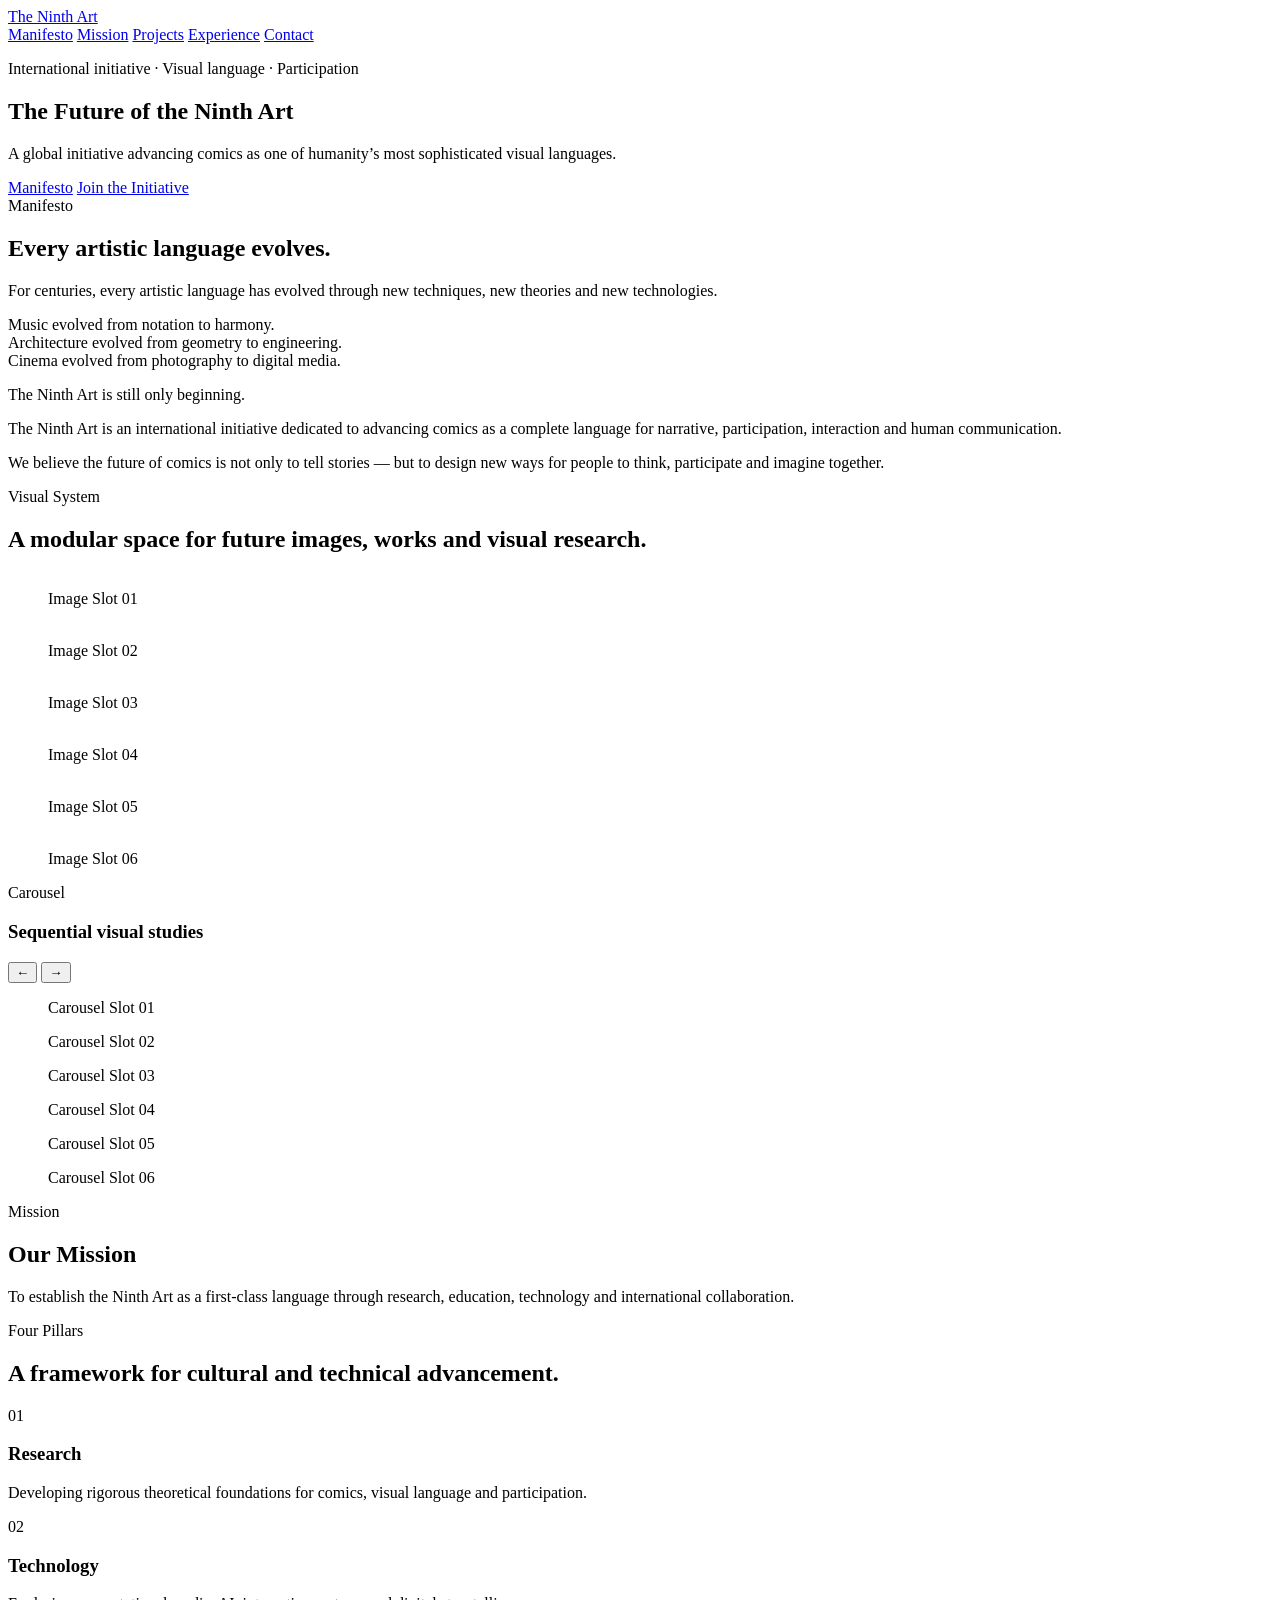
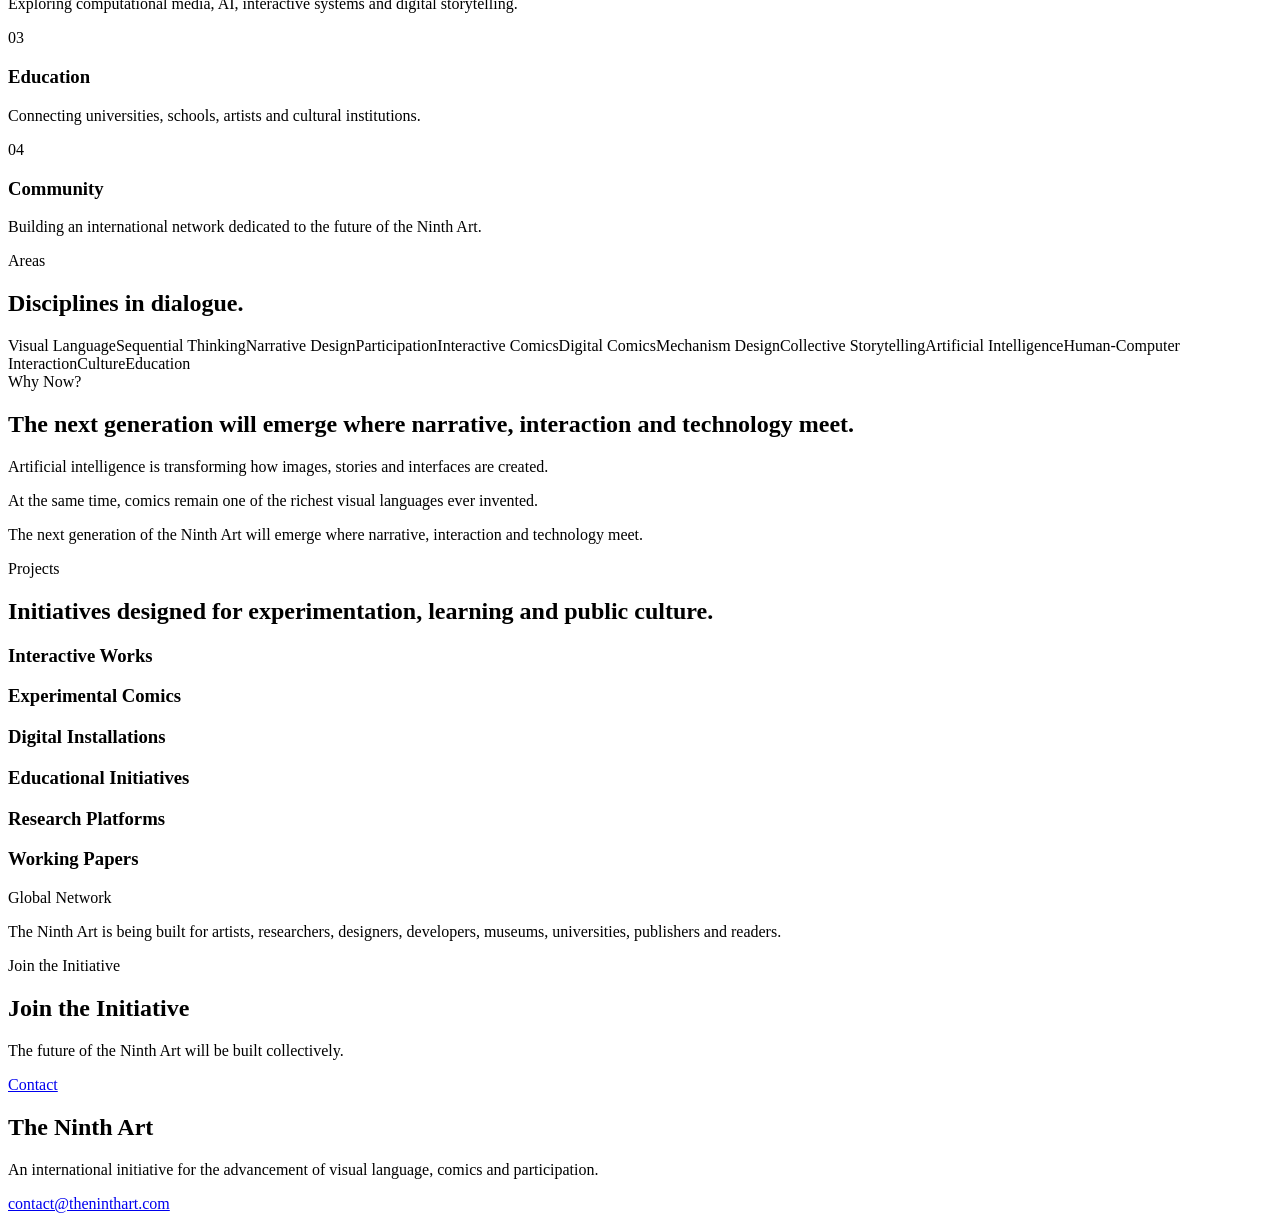
==== maquinaDoTempo/index.html @ 7d3d8e79 "Create index.html" ====
<!doctype html>
<html lang="en">
  <head>
    <meta charset="utf-8" />
    <meta name="viewport" content="width=device-width, initial-scale=1" />
    <title>The Ninth Art — The Future of Comics and Visual Language</title>
    <meta
      name="description"
      content="A global initiative advancing comics, visual language, sequential thinking, participation and interactive media."
    />
    <meta property="og:title" content="The Ninth Art — The Future of Comics and Visual Language" />
    <meta
      property="og:description"
      content="A global initiative advancing comics, visual language, sequential thinking, participation and interactive media."
    />
    <meta property="og:type" content="website" />
    <meta property="og:url" content="https://theninthart.com/" />
    <link rel="canonical" href="https://theninthart.com/" />
    <link rel="stylesheet" href="styles.css" />
  </head>
  <body>
    <header class="site-header" aria-label="Primary navigation">
      <a class="brand" href="#top" aria-label="The Ninth Art home">
        <span class="brand-mark" aria-hidden="true"></span>
        <span>The Ninth Art</span>
      </a>
      <nav class="nav-links" aria-label="Page sections">
        <a href="#manifesto">Manifesto</a>
        <a href="#mission">Mission</a>
        <a href="#projects">Projects</a>
        <a href="experience.html">Experience</a>
        <a href="#contact">Contact</a>
      </nav>
    </header>

    <main id="top">
      <section class="hero section-shell">
        <div class="hero-copy reveal">
          <p class="eyebrow">International initiative · Visual language · Participation</p>
          <h1>The Future of the Ninth Art</h1>
          <p class="hero-subtitle">
            A global initiative advancing comics as one of humanity’s most sophisticated visual languages.
          </p>
          <div class="button-row">
            <a class="button button-primary" href="#manifesto">Manifesto</a>
            <a class="button button-secondary" href="#contact">Join the Initiative</a>
          </div>
        </div>

        <div class="sequential-composition reveal" aria-label="Abstract composition inspired by comic panels, gutters and sequential structures">
          <div class="panel panel-large"></div>
          <div class="panel panel-tall"></div>
          <div class="panel panel-small"></div>
          <div class="panel panel-wide"></div>
          <div class="panel panel-accent"></div>
          <div class="flow-line flow-one"></div>
          <div class="flow-line flow-two"></div>
        </div>
      </section>

      <section id="manifesto" class="manifesto section-shell reveal">
        <div class="section-kicker">Manifesto</div>
        <div class="manifesto-grid">
          <h2>Every artistic language evolves.</h2>
          <div class="prose">
            <p>For centuries, every artistic language has evolved through new techniques, new theories and new technologies.</p>
            <p>Music evolved from notation to harmony.<br />Architecture evolved from geometry to engineering.<br />Cinema evolved from photography to digital media.</p>
            <p>The Ninth Art is still only beginning.</p>
            <p>The Ninth Art is an international initiative dedicated to advancing comics as a complete language for narrative, participation, interaction and human communication.</p>
            <p>We believe the future of comics is not only to tell stories — but to design new ways for people to think, participate and imagine together.</p>
          </div>
        </div>
      </section>

      <section class="visual-system section-shell reveal" aria-labelledby="visual-system-title">
        <div class="section-heading">
          <div class="section-kicker">Visual System</div>
          <h2 id="visual-system-title">A modular space for future images, works and visual research.</h2>
        </div>

        <div class="apple-like-grid">
          <figure class="image-slot visual-slot-large">
            <img src="images/imagem013.png" alt="" />
            <figcaption>Image Slot 01</figcaption>
          </figure>

          <figure class="image-slot visual-slot-wide image-slot-dark">
            <img src="images/imagem010.png" alt="" />
            <figcaption>Image Slot 02</figcaption>
          </figure>

          <div class="visual-two-column">
            <figure class="image-slot visual-slot-half">
              <img src="images/imagem1.png" alt="" />
              <figcaption>Image Slot 03</figcaption>
            </figure>
            <figure class="image-slot visual-slot-half">
              <img src="images/imagem2.png" alt="" />
              <figcaption>Image Slot 04</figcaption>
            </figure>
          </div>

          <div class="visual-two-column">
            <figure class="image-slot visual-slot-half image-slot-dark">
              <img src="images/imagem014.png" alt="" />
              <figcaption>Image Slot 05</figcaption>
            </figure>
            <figure class="image-slot visual-slot-half image-slot-soft">
              <img src="images/imagem4.png" alt="" />
              <figcaption>Image Slot 06</figcaption>
            </figure>
          </div>

          <div class="visual-carousel-shell">
            <div class="visual-carousel-header">
              <div>
                <div class="section-kicker">Carousel</div>
                <h3>Sequential visual studies</h3>
              </div>
              <div class="visual-carousel-controls">
                <button class="carousel-button" data-carousel-prev aria-label="Previous visual">←</button>
                <button class="carousel-button" data-carousel-next aria-label="Next visual">→</button>
              </div>
            </div>

            <div class="visual-carousel" data-visual-carousel>
              <figure class="image-slot visual-carousel-item"><figcaption>Carousel Slot 01</figcaption></figure>
              <figure class="image-slot visual-carousel-item image-slot-dark"><figcaption>Carousel Slot 02</figcaption></figure>
              <figure class="image-slot visual-carousel-item"><figcaption>Carousel Slot 03</figcaption></figure>
              <figure class="image-slot visual-carousel-item image-slot-soft"><figcaption>Carousel Slot 04</figcaption></figure>
              <figure class="image-slot visual-carousel-item image-slot-dark"><figcaption>Carousel Slot 05</figcaption></figure>
              <figure class="image-slot visual-carousel-item"><figcaption>Carousel Slot 06</figcaption></figure>
            </div>
          </div>
        </div>
      </section>

      <section id="mission" class="mission section-shell reveal">
        <div class="section-kicker">Mission</div>
        <h2>Our Mission</h2>
        <p class="large-text">To establish the Ninth Art as a first-class language through research, education, technology and international collaboration.</p>
      </section>

      <section class="pillars section-shell" aria-labelledby="pillars-title">
        <div class="section-heading reveal">
          <div class="section-kicker">Four Pillars</div>
          <h2 id="pillars-title">A framework for cultural and technical advancement.</h2>
        </div>
        <div class="card-grid">
          <article class="card reveal"><span>01</span><h3>Research</h3><p>Developing rigorous theoretical foundations for comics, visual language and participation.</p></article>
          <article class="card reveal"><span>02</span><h3>Technology</h3><p>Exploring computational media, AI, interactive systems and digital storytelling.</p></article>
          <article class="card reveal"><span>03</span><h3>Education</h3><p>Connecting universities, schools, artists and cultural institutions.</p></article>
          <article class="card reveal"><span>04</span><h3>Community</h3><p>Building an international network dedicated to the future of the Ninth Art.</p></article>
        </div>
      </section>

      <section class="areas section-shell reveal" aria-labelledby="areas-title">
        <div class="section-kicker">Areas</div>
        <h2 id="areas-title">Disciplines in dialogue.</h2>
        <div class="tag-cloud" aria-label="Areas of work">
          <span>Visual Language</span><span>Sequential Thinking</span><span>Narrative Design</span><span>Participation</span><span>Interactive Comics</span><span>Digital Comics</span><span>Mechanism Design</span><span>Collective Storytelling</span><span>Artificial Intelligence</span><span>Human-Computer Interaction</span><span>Culture</span><span>Education</span>
        </div>
      </section>

      <section class="why-now section-shell reveal">
        <div class="section-kicker">Why Now?</div>
        <div class="split-section">
          <h2>The next generation will emerge where narrative, interaction and technology meet.</h2>
          <div class="prose">
            <p>Artificial intelligence is transforming how images, stories and interfaces are created.</p>
            <p>At the same time, comics remain one of the richest visual languages ever invented.</p>
            <p>The next generation of the Ninth Art will emerge where narrative, interaction and technology meet.</p>
          </div>
        </div>
      </section>

      <section id="projects" class="projects section-shell" aria-labelledby="projects-title">
        <div class="section-heading reveal">
          <div class="section-kicker">Projects</div>
          <h2 id="projects-title">Initiatives designed for experimentation, learning and public culture.</h2>
        </div>
        <div class="project-list">
          <article class="project-card reveal"><h3>Interactive Works</h3></article>
          <article class="project-card reveal"><h3>Experimental Comics</h3></article>
          <article class="project-card reveal"><h3>Digital Installations</h3></article>
          <article class="project-card reveal"><h3>Educational Initiatives</h3></article>
          <article class="project-card reveal"><h3>Research Platforms</h3></article>
          <article class="project-card reveal"><h3>Working Papers</h3></article>
        </div>
      </section>

      <section class="network section-shell reveal">
        <div class="section-kicker">Global Network</div>
        <p class="large-text">The Ninth Art is being built for artists, researchers, designers, developers, museums, universities, publishers and readers.</p>
      </section>

      <section id="contact" class="final-cta section-shell reveal">
        <p class="eyebrow">Join the Initiative</p>
        <h2>Join the Initiative</h2>
        <p>The future of the Ninth Art will be built collectively.</p>
        <a class="button button-primary" href="mailto:contact@theninthart.com">Contact</a>
      </section>
    </main>

    <footer class="site-footer">
      <div>
        <h2>The Ninth Art</h2>
        <p>An international initiative for the advancement of visual language, comics and participation.</p>
      </div>
      <a href="mailto:contact@theninthart.com">contact@theninthart.com</a>
    </footer>

    <script src="script.js"></script>
  </body>
</html>
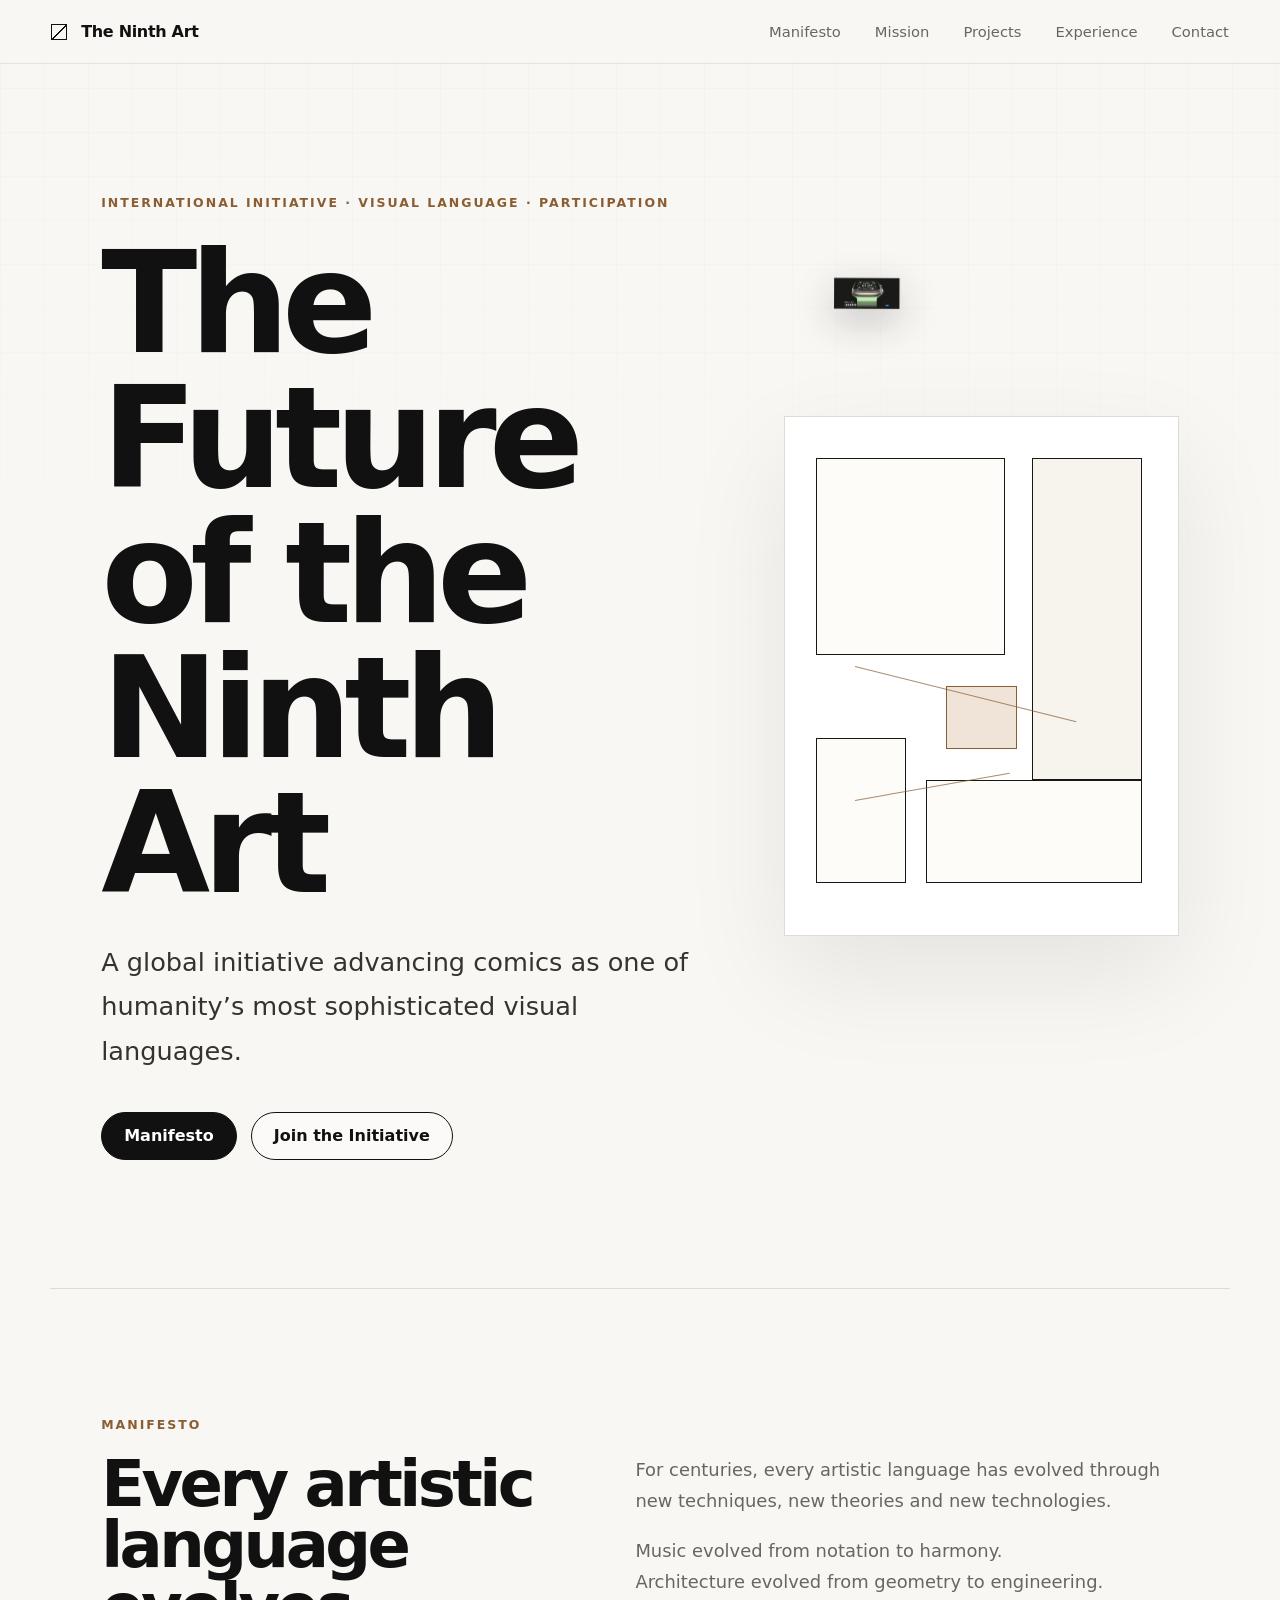
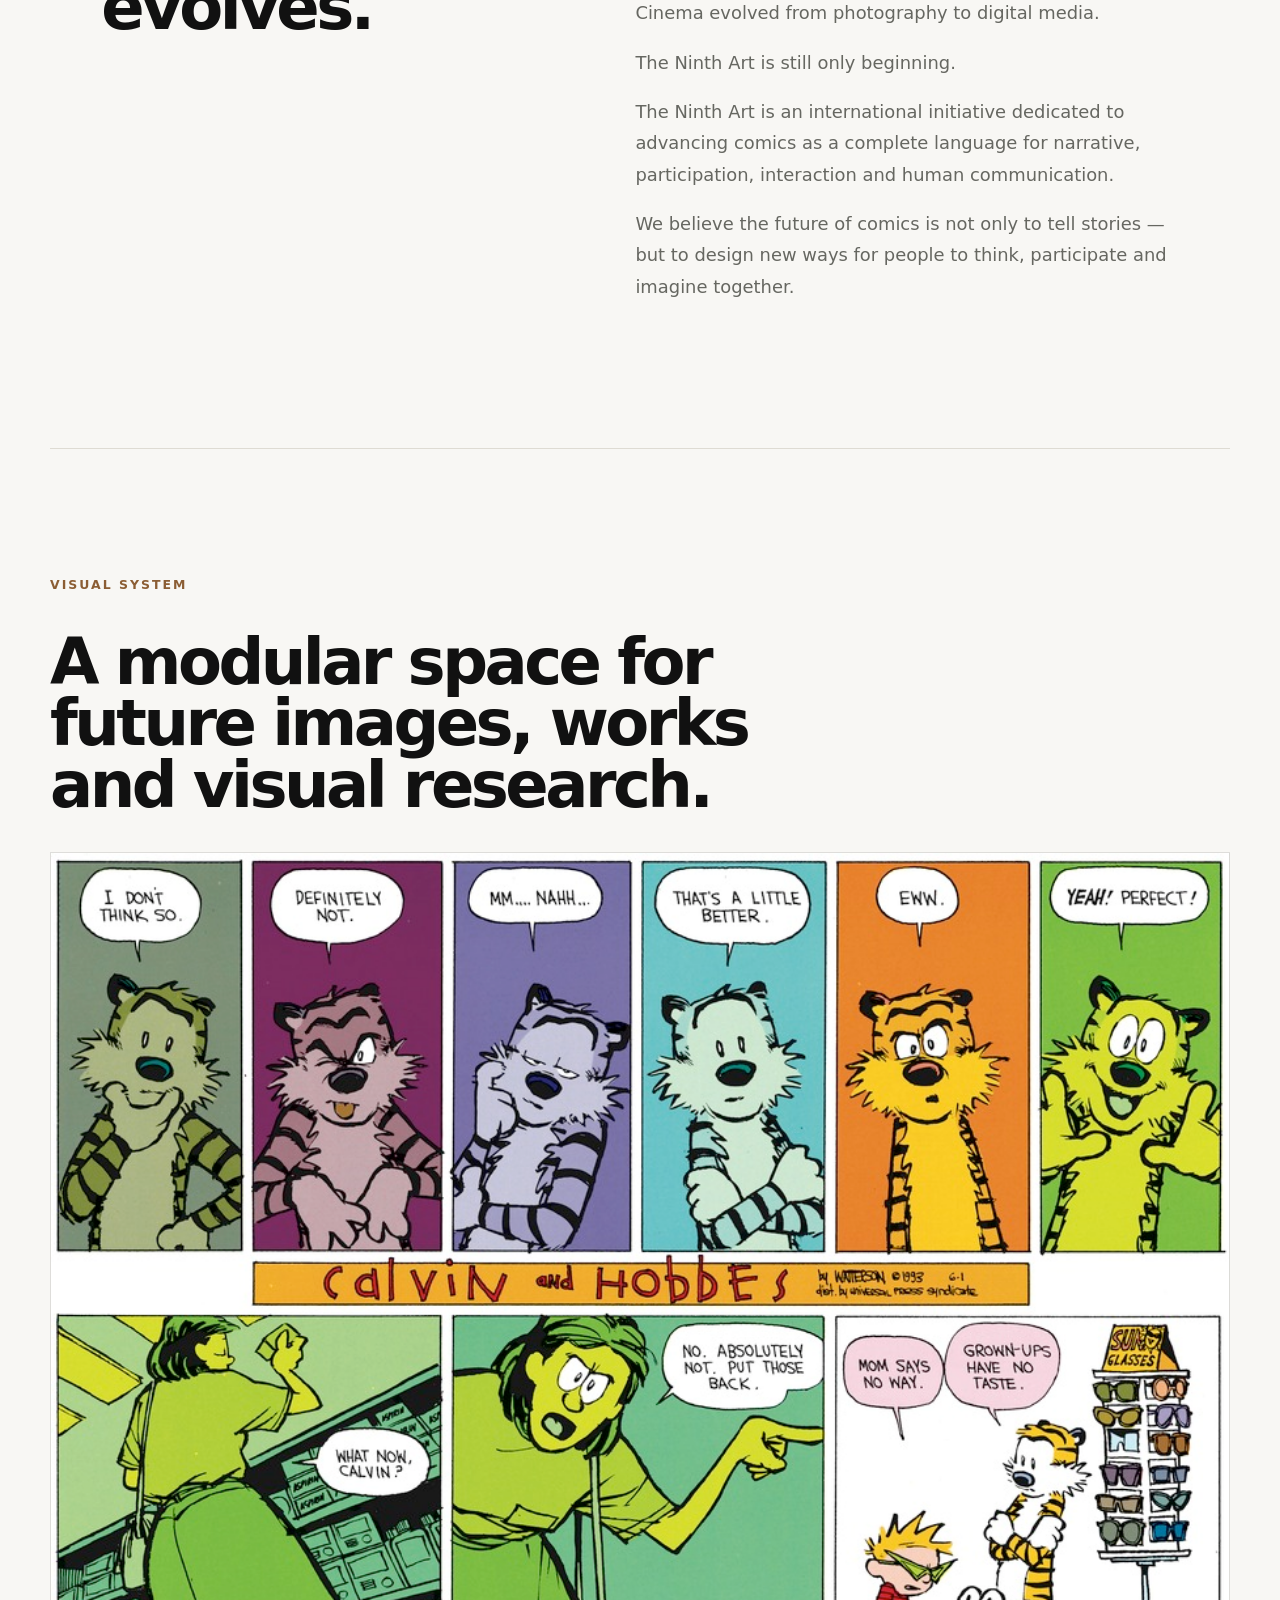
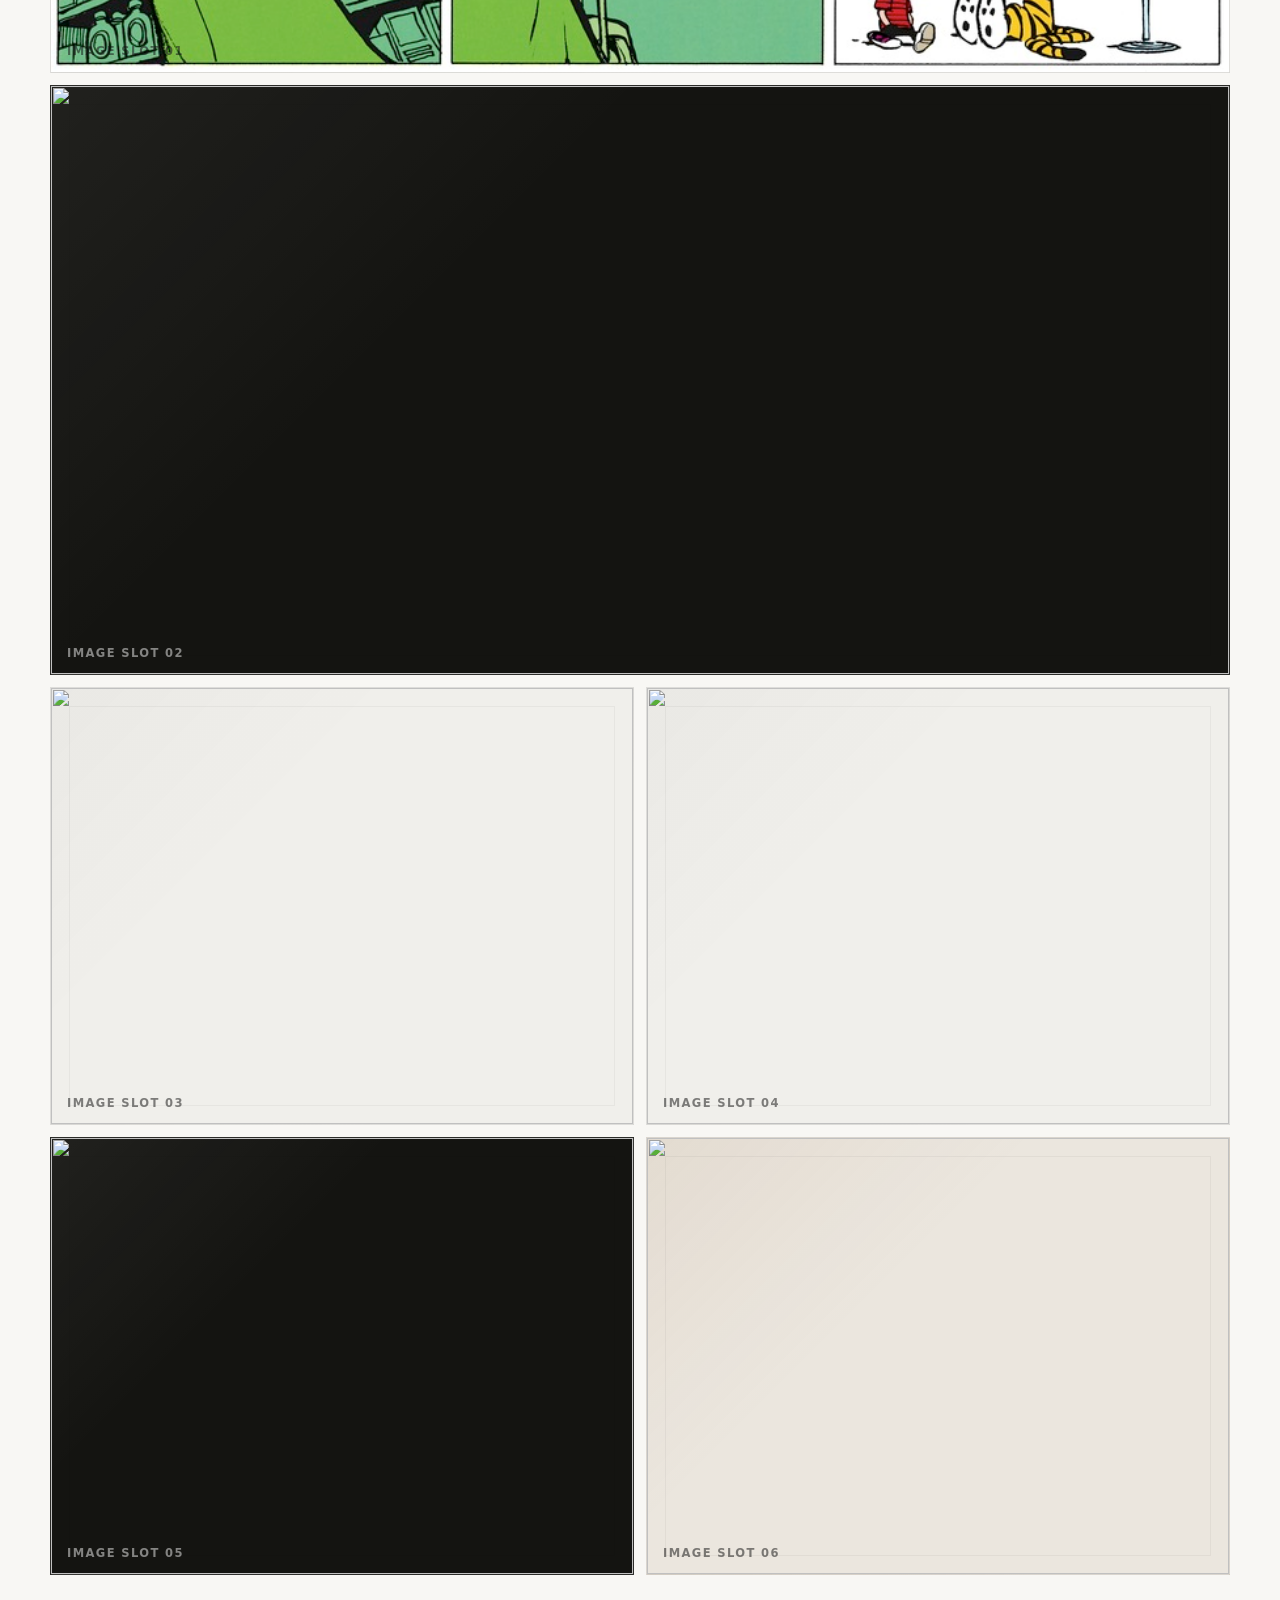
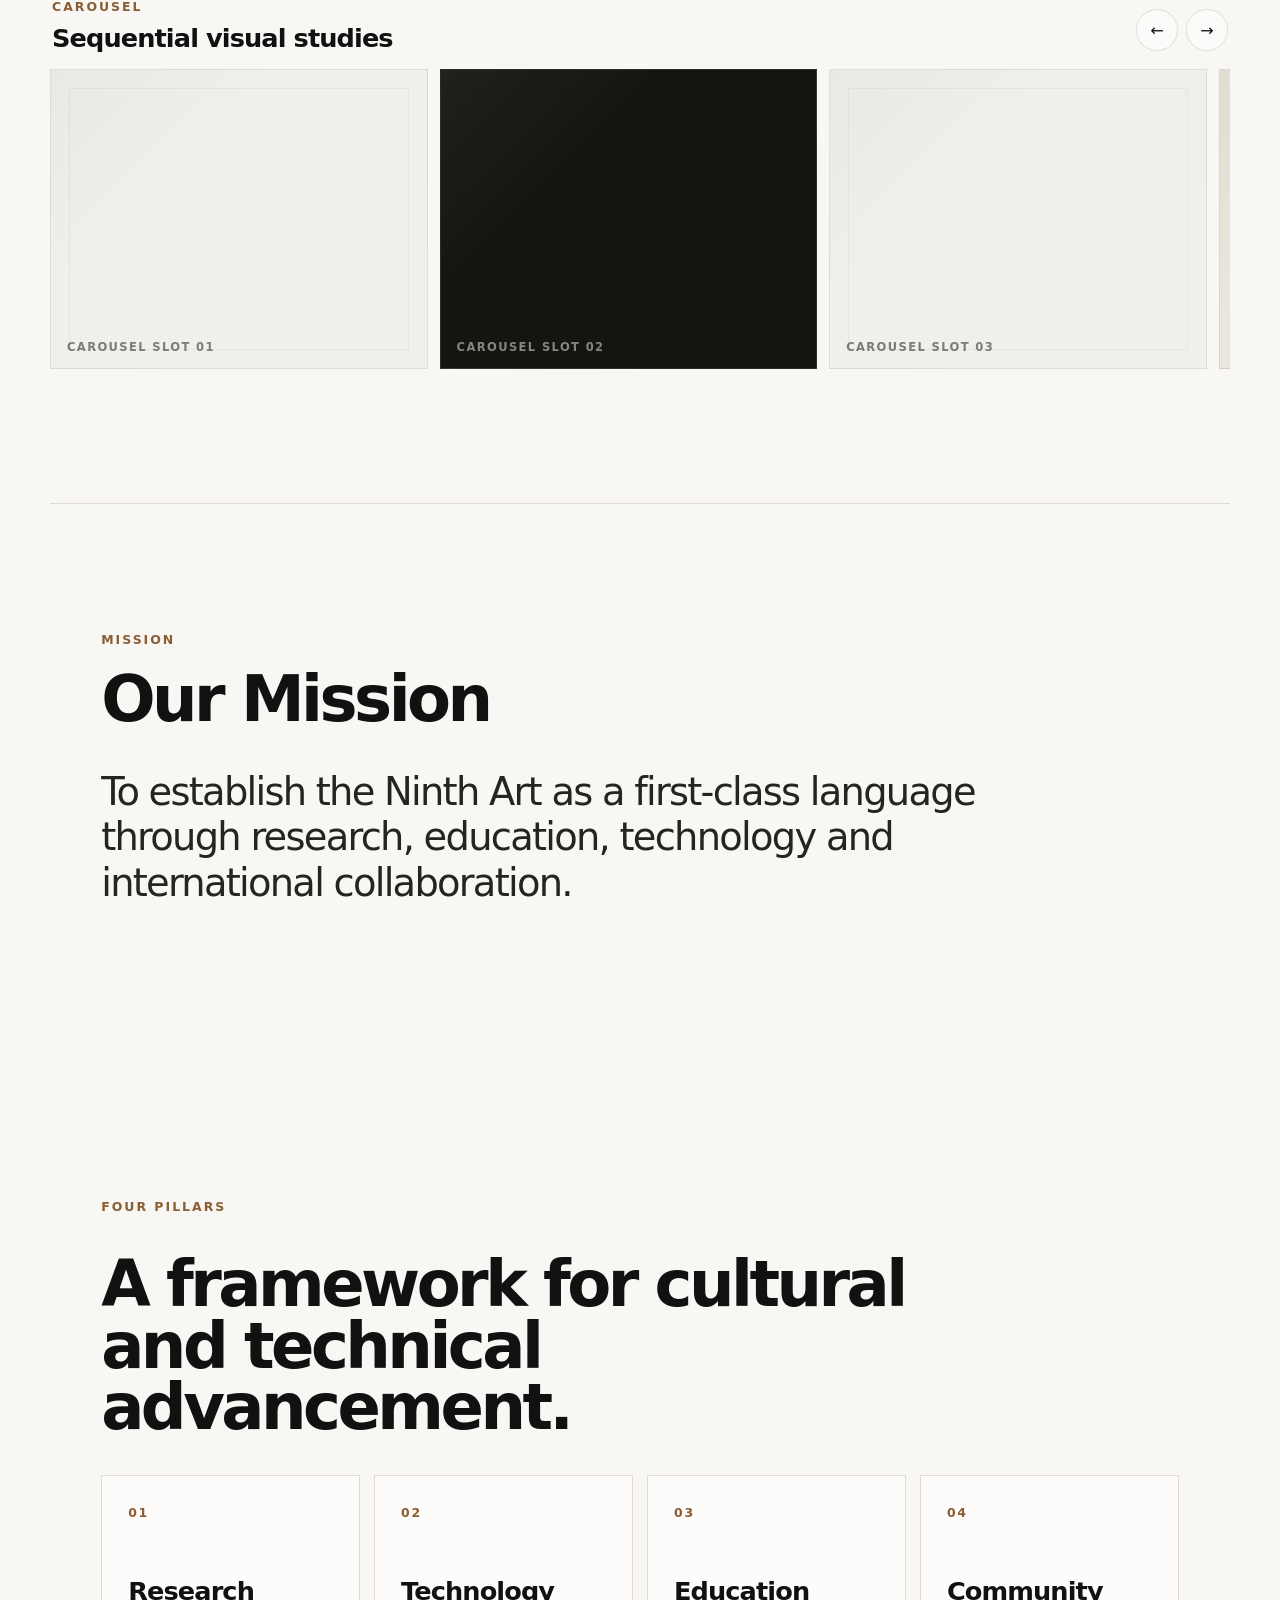
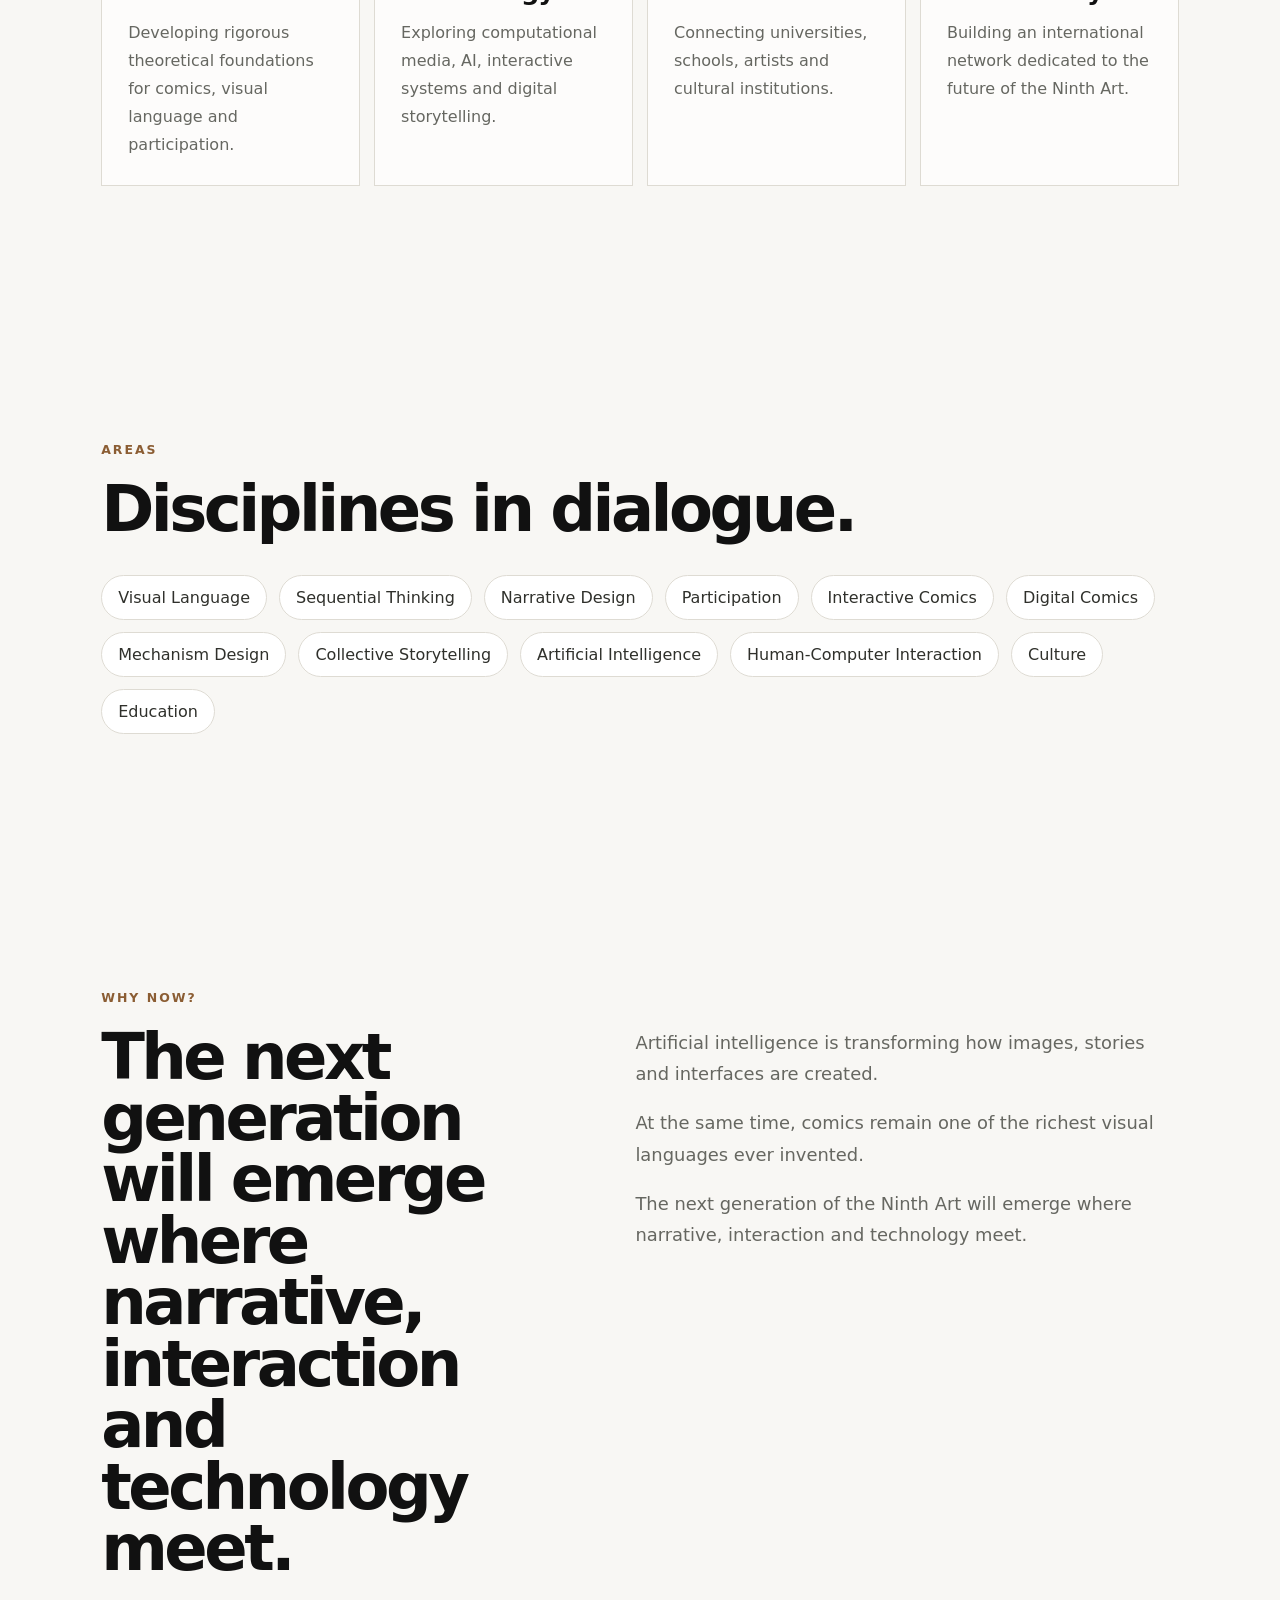
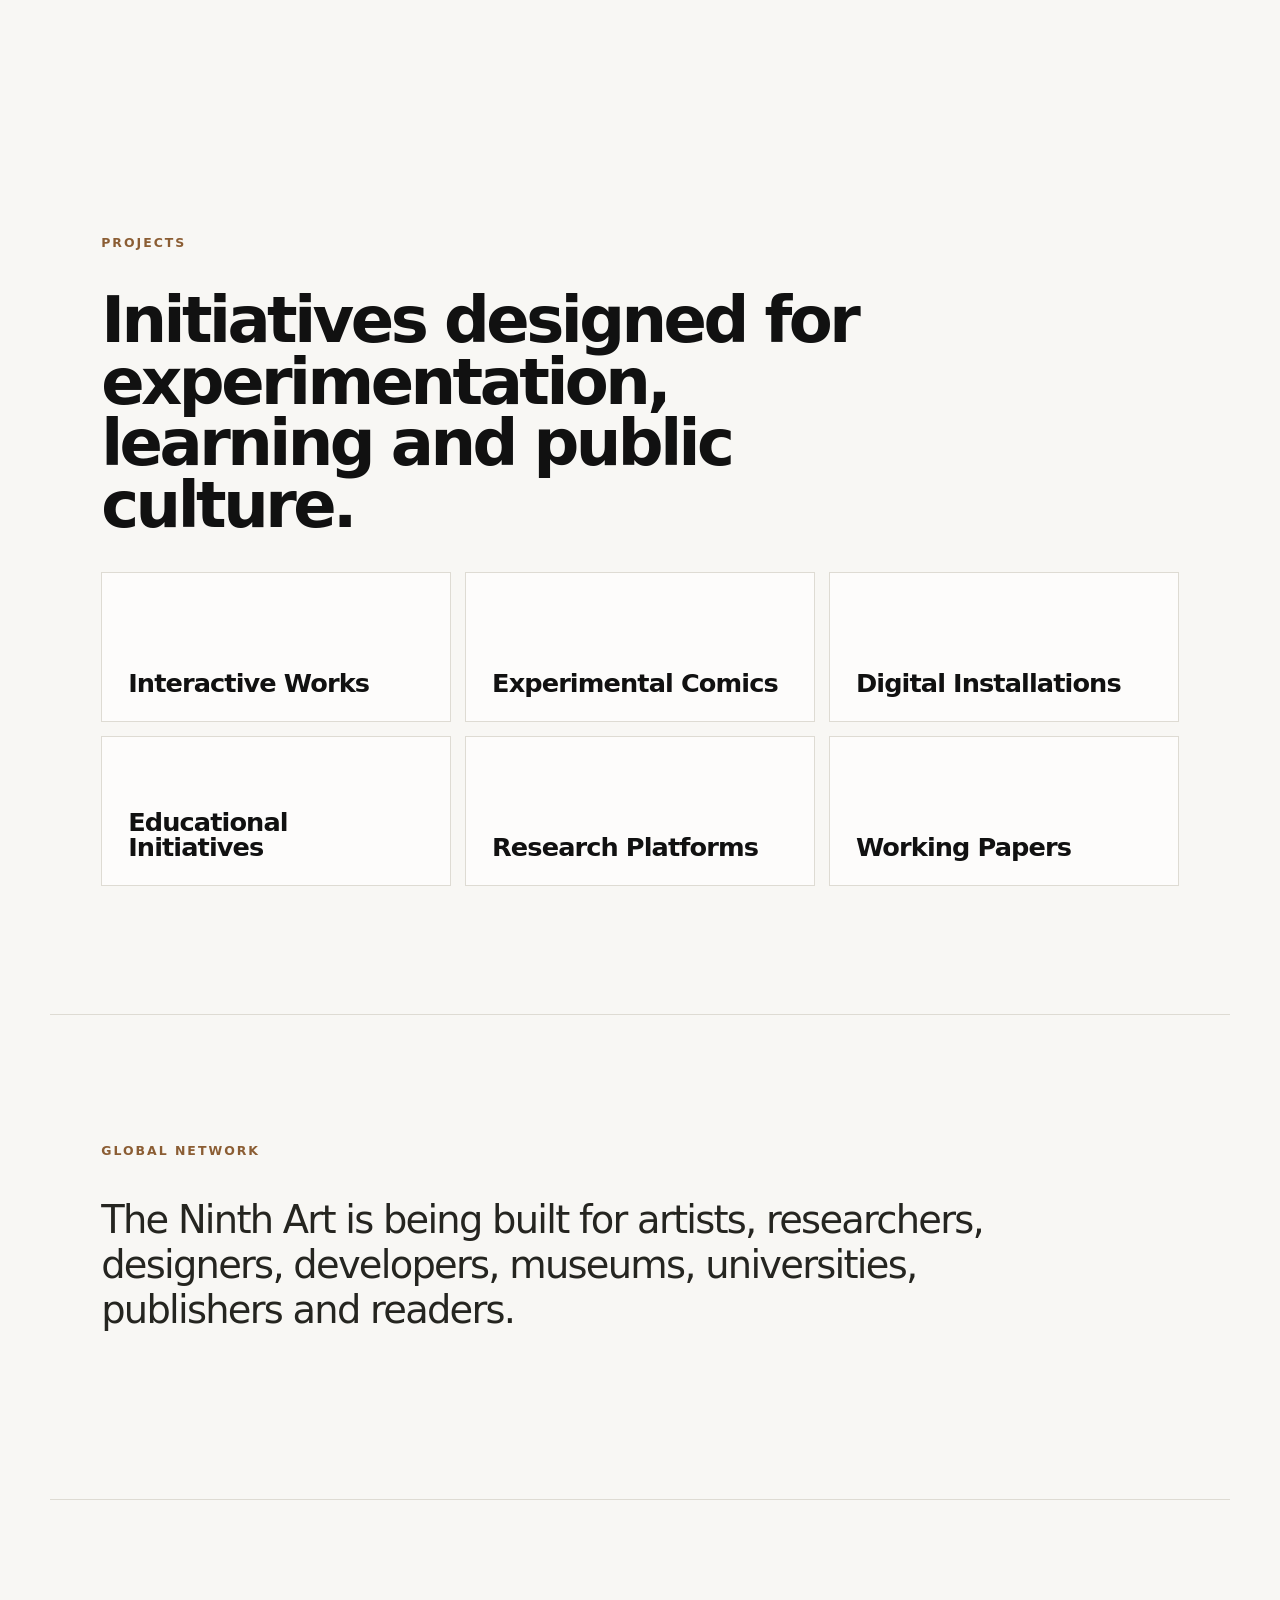
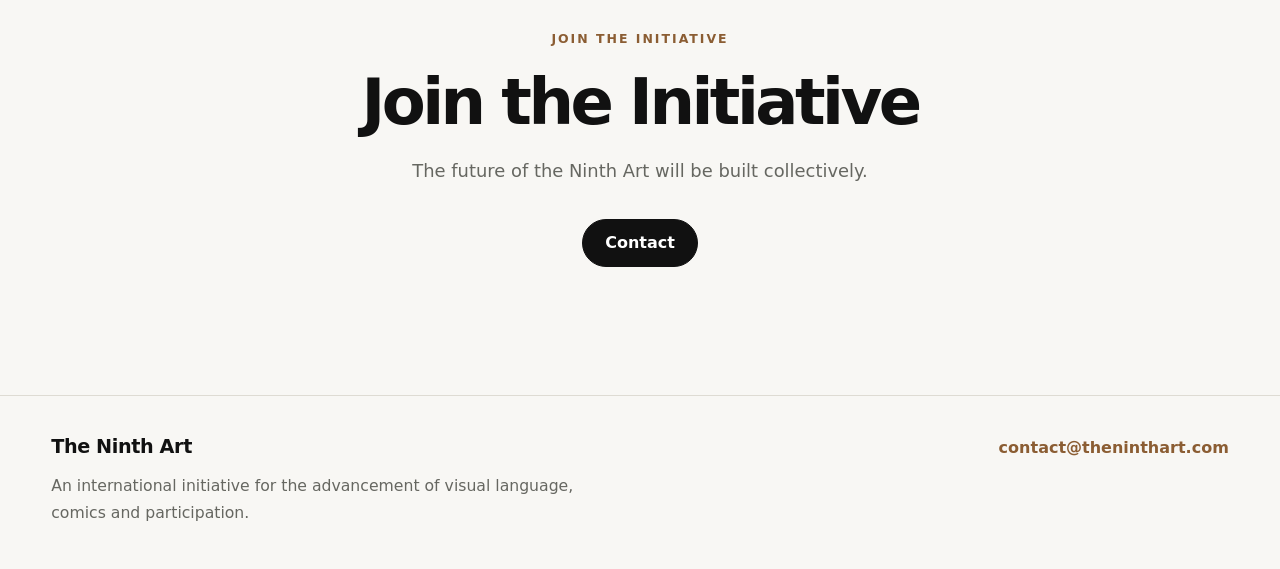
==== commit ed0618d3: "Remove binary guide asset from time machine page" ====
--- a/maquinaDoTempo/index.html
+++ b/maquinaDoTempo/index.html
@@ -16,10 +16,24 @@
     <meta property="og:type" content="website" />
     <meta property="og:url" content="https://theninthart.com/" />
     <link rel="canonical" href="https://theninthart.com/" />
-    <link rel="stylesheet" href="styles.css" />
+    <link rel="stylesheet" href="style.css" />
   </head>
   <body>
-    <header class="site-header" aria-label="Primary navigation">
+
+    <div class="floating-time-guide-layer" data-floating-time-guide-layer>
+      <button
+        class="floating-time-guide"
+        type="button"
+        data-floating-time-guide
+        aria-label="Ir para a máquina do tempo"
+        aria-pressed="false"
+      >
+        <img src="../imagensPrompt/imagem01.png" alt="" aria-hidden="true" draggable="false" />
+        <span class="sr-only" data-floating-guide-label>Ir para a máquina do tempo</span>
+      </button>
+      <span class="sr-only" data-floating-guide-status aria-live="polite"></span>
+    </div>
+    <header class="site-header" aria-label="Primary navigation" data-floating-guide-exclusion>
       <a class="brand" href="#top" aria-label="The Ninth Art home">
         <span class="brand-mark" aria-hidden="true"></span>
         <span>The Ninth Art</span>
@@ -79,8 +93,28 @@
         </div>
 
         <div class="apple-like-grid">
-          <figure class="image-slot visual-slot-large">
-            <img src="images/imagem013.png" alt="" />
+          <figure
+            class="image-slot visual-slot-large time-machine-main-image"
+            data-image-slot="01"
+            data-time-machine-destination
+          >
+            <picture class="time-machine-main-image__picture">
+              <source media="(max-width: 767px)" srcset="./imagens/imagem018.png" />
+              <img
+                src="./imagens/imagem013.png"
+                width="900"
+                height="626"
+                loading="eager"
+                decoding="async"
+                fetchpriority="high"
+                alt="Máquina do tempo de Hagia e Pio"
+              />
+            </picture>
+            <span
+              class="time-machine-guide-anchor"
+              data-time-machine-guide-anchor
+              aria-hidden="true"
+            ></span>
             <figcaption>Image Slot 01</figcaption>
           </figure>
 
@@ -210,6 +244,6 @@
       <a href="mailto:contact@theninthart.com">contact@theninthart.com</a>
     </footer>
 
-    <script src="script.js"></script>
+    <script type="module" src="script.js"></script>
   </body>
 </html>
--- a/maquinaDoTempo/style.css
+++ b/maquinaDoTempo/style.css
@@ -0,0 +1,481 @@
+:root {
+  --bg: #f8f7f4;
+  --paper: #ffffff;
+  --ink: #111111;
+  --muted: #666761;
+  --line: #dedbd3;
+  --accent: #8b5d33;
+  --accent-soft: #efe4d7;
+  --max-width: 1180px;
+  --space: clamp(72px, 10vw, 136px);
+  font-family: Inter, ui-sans-serif, system-ui, -apple-system, BlinkMacSystemFont, "Segoe UI", sans-serif;
+}
+
+* { box-sizing: border-box; }
+html { scroll-behavior: smooth; }
+body {
+  margin: 0;
+  background: var(--bg);
+  color: var(--ink);
+  text-rendering: optimizeLegibility;
+  -webkit-font-smoothing: antialiased;
+}
+
+body::before {
+  content: "";
+  position: fixed;
+  inset: 0;
+  pointer-events: none;
+  background-image: linear-gradient(rgba(17, 17, 17, 0.025) 1px, transparent 1px), linear-gradient(90deg, rgba(17, 17, 17, 0.025) 1px, transparent 1px);
+  background-size: 44px 44px;
+  mask-image: linear-gradient(to bottom, black, transparent 72%);
+}
+
+a { color: inherit; text-decoration: none; }
+p { color: var(--muted); font-size: clamp(1rem, 1.4vw, 1.18rem); line-height: 1.75; }
+h1, h2, h3 { margin: 0; letter-spacing: -0.055em; line-height: 0.96; }
+h1 { font-size: clamp(4rem, 11vw, 9.5rem); max-width: 920px; }
+h2 { font-size: clamp(2.45rem, 5vw, 5.4rem); }
+h3 { font-size: clamp(1.35rem, 2vw, 1.85rem); letter-spacing: -0.035em; }
+
+.site-header {
+  position: sticky;
+  top: 0;
+  z-index: 20;
+  display: flex;
+  justify-content: space-between;
+  align-items: center;
+  gap: 24px;
+  padding: 22px clamp(20px, 4vw, 56px);
+  border-bottom: 1px solid rgba(222, 219, 211, 0.72);
+  background: rgba(248, 247, 244, 0.82);
+  backdrop-filter: blur(18px);
+}
+
+.brand, .nav-links { display: flex; align-items: center; gap: 14px; }
+.brand { font-weight: 650; letter-spacing: -0.02em; }
+.brand-mark { width: 16px; height: 16px; border: 1px solid var(--ink); display: inline-block; background: linear-gradient(135deg, transparent 48%, var(--ink) 49%, var(--ink) 54%, transparent 55%); }
+.nav-links { gap: clamp(14px, 3vw, 34px); color: var(--muted); font-size: 0.92rem; }
+.nav-links a:hover { color: var(--ink); }
+
+.section-shell { max-width: var(--max-width); margin: 0 auto; padding: var(--space) clamp(20px, 4vw, 56px); }
+.hero { min-height: calc(100vh - 72px); display: grid; grid-template-columns: minmax(0, 1.2fr) minmax(300px, 0.8fr); align-items: center; gap: clamp(44px, 7vw, 96px); }
+.eyebrow, .section-kicker { margin: 0 0 22px; color: var(--accent); font-size: 0.78rem; font-weight: 700; letter-spacing: 0.16em; text-transform: uppercase; }
+.hero-subtitle { max-width: 690px; margin: 28px 0 0; font-size: clamp(1.25rem, 2vw, 1.75rem); color: #34342f; }
+.button-row { display: flex; flex-wrap: wrap; gap: 14px; margin-top: 38px; }
+.button { display: inline-flex; align-items: center; justify-content: center; min-height: 48px; padding: 0 22px; border: 1px solid var(--ink); border-radius: 999px; font-weight: 650; transition: transform 180ms ease, background 180ms ease, color 180ms ease; }
+.button:hover { transform: translateY(-2px); }
+.button-primary { background: var(--ink); color: var(--paper); }
+.button-secondary { color: var(--ink); background: rgba(255, 255, 255, 0.38); }
+
+.sequential-composition { position: relative; min-height: 520px; border: 1px solid var(--line); background: var(--paper); box-shadow: 0 40px 100px rgba(17,17,17,.08); overflow: hidden; }
+.panel { position: absolute; border: 1px solid #171713; background: #fdfcf8; }
+.panel-large { left: 8%; top: 8%; width: 48%; height: 38%; }
+.panel-tall { right: 9%; top: 8%; width: 28%; height: 62%; background: #f7f4ee; }
+.panel-small { left: 8%; bottom: 10%; width: 23%; height: 28%; }
+.panel-wide { left: 36%; bottom: 10%; width: 55%; height: 20%; }
+.panel-accent { left: 41%; top: 52%; width: 18%; height: 12%; background: var(--accent-soft); border-color: var(--accent); }
+.flow-line { position: absolute; height: 1px; background: var(--accent); transform-origin: left; opacity: .72; }
+.flow-one { left: 18%; top: 48%; width: 58%; transform: rotate(14deg); }
+.flow-two { left: 18%; top: 74%; width: 40%; transform: rotate(-10deg); }
+
+.manifesto, .network { border-top: 1px solid var(--line); border-bottom: 1px solid var(--line); }
+.manifesto-grid, .split-section { display: grid; grid-template-columns: 0.9fr 1.1fr; gap: clamp(34px, 7vw, 92px); align-items: start; }
+.prose p:first-child { margin-top: 0; }
+.large-text { max-width: 980px; color: #252520; font-size: clamp(1.6rem, 3vw, 3rem); line-height: 1.18; letter-spacing: -0.045em; }
+.section-heading { display: grid; gap: 18px; max-width: 820px; margin-bottom: 36px; }
+.card-grid, .project-list { display: grid; grid-template-columns: repeat(4, 1fr); gap: 14px; }
+.card, .project-card { min-height: 260px; padding: 26px; border: 1px solid var(--line); background: rgba(255,255,255,.64); }
+.card span { color: var(--accent); font-size: .78rem; font-weight: 800; letter-spacing: .14em; }
+.card h3 { margin-top: 58px; }
+.card p { margin-bottom: 0; font-size: 1rem; }
+.tag-cloud { display: flex; flex-wrap: wrap; gap: 12px; margin-top: 34px; }
+.tag-cloud span { padding: 12px 16px; border: 1px solid var(--line); border-radius: 999px; background: var(--paper); color: #2f302b; }
+.project-list { grid-template-columns: repeat(3, 1fr); }
+.project-card { min-height: 150px; display: flex; align-items: end; transition: border-color 180ms ease, transform 180ms ease; }
+.project-card:hover { transform: translateY(-3px); border-color: var(--accent); }
+.final-cta { text-align: center; }
+.final-cta p:not(.eyebrow) { margin: 22px auto 32px; }
+.site-footer { display: flex; justify-content: space-between; gap: 32px; padding: 42px clamp(20px, 4vw, 56px); border-top: 1px solid var(--line); }
+.site-footer h2 { font-size: 1.2rem; letter-spacing: -0.02em; }
+.site-footer p { max-width: 560px; margin-bottom: 0; font-size: .98rem; }
+.site-footer a { color: var(--accent); font-weight: 650; }
+.reveal { opacity: 0; transform: translateY(22px); transition: opacity 700ms ease, transform 700ms ease; }
+.reveal.is-visible { opacity: 1; transform: translateY(0); }
+
+@media (prefers-reduced-motion: reduce) {
+  html { scroll-behavior: auto; }
+  .reveal, .button, .project-card { transition: none; }
+}
+
+@media (max-width: 900px) {
+  .hero, .manifesto-grid, .split-section { grid-template-columns: 1fr; }
+  .hero { min-height: auto; }
+  .sequential-composition { min-height: 380px; }
+  .card-grid, .project-list { grid-template-columns: repeat(2, 1fr); }
+  .nav-links { display: none; }
+}
+
+@media (max-width: 560px) {
+  .section-shell { padding-left: 20px; padding-right: 20px; }
+  h1 { font-size: clamp(3.35rem, 17vw, 4.8rem); }
+  .button { width: 100%; }
+  .card-grid, .project-list { grid-template-columns: 1fr; }
+  .card { min-height: 220px; }
+  .site-footer { flex-direction: column; }
+}
+
+.visual-system {
+  margin-top: 0;
+  padding: var(--space) 0;
+  border-bottom: 1px solid var(--line);
+}
+
+.visual-system--fullbleed {
+  position: relative;
+  left: 50%;
+  right: 50%;
+  width: 100vw;
+  margin-left: -50vw;
+  margin-right: -50vw;
+}
+
+.visual-system-heading {
+  max-width: var(--max-width);
+  margin: 0 auto 36px;
+  padding: 0 clamp(20px, 4vw, 56px);
+}
+
+.visual-system-bleed {
+  width: 100%;
+  max-width: none;
+  margin: 0;
+  padding: 0 10px;
+}
+
+.apple-like-grid {
+  width: 100%;
+  display: grid;
+  grid-template-columns: 1fr;
+  gap: 12px;
+}
+
+.image-slot {
+  position: relative;
+  width: 100%;
+  min-height: 220px;
+  margin: 0;
+  overflow: hidden;
+  border: 1px solid rgba(17, 17, 17, 0.08);
+  border-radius: 0;
+  background:
+    linear-gradient(135deg, rgba(17, 17, 17, 0.028), transparent 34%),
+    #f0efeb;
+}
+
+.image-slot::before {
+  content: "";
+  position: absolute;
+  inset: 18px;
+  border: 1px solid rgba(17, 17, 17, 0.045);
+  pointer-events: none;
+}
+
+.image-slot-dark {
+  border-color: rgba(255, 255, 255, 0.1);
+  background:
+    linear-gradient(135deg, rgba(255, 255, 255, 0.055), transparent 34%),
+    #141411;
+}
+
+.image-slot-soft {
+  background:
+    linear-gradient(135deg, rgba(139, 93, 51, 0.08), transparent 38%),
+    #ebe6de;
+}
+
+.image-slot img {
+  position: relative;
+  z-index: 1;
+  display: block;
+  width: 100%;
+  height: 100%;
+  object-fit: cover;
+}
+
+.image-slot figcaption {
+  position: absolute;
+  left: 16px;
+  bottom: 14px;
+  z-index: 2;
+  color: rgba(17, 17, 17, 0.52);
+  font-size: 0.72rem;
+  font-weight: 700;
+  letter-spacing: 0.12em;
+  text-transform: uppercase;
+}
+
+.image-slot-dark figcaption {
+  color: rgba(255, 255, 255, 0.48);
+}
+
+.visual-slot-large,
+.visual-slot-wide {
+  width: 100%;
+}
+
+.visual-slot-large {
+  aspect-ratio: 16 / 7;
+}
+
+.visual-slot-wide {
+  aspect-ratio: 16 / 8;
+}
+
+.visual-two-column {
+  display: grid;
+  grid-template-columns: repeat(2, minmax(0, 1fr));
+  gap: 12px;
+}
+
+.visual-slot-half {
+  aspect-ratio: 4 / 3;
+}
+
+.visual-carousel-shell {
+  display: grid;
+  width: 100%;
+  gap: 18px;
+  margin-top: 0;
+  padding-top: 12px;
+}
+
+.visual-carousel-header {
+  display: flex;
+  align-items: end;
+  justify-content: space-between;
+  gap: 24px;
+  padding: 0 2px;
+}
+
+.visual-carousel-header .section-kicker {
+  margin-bottom: 12px;
+}
+
+.visual-carousel-controls {
+  display: flex;
+  gap: 8px;
+}
+
+.carousel-button {
+  width: 42px;
+  height: 42px;
+  border: 1px solid rgba(17, 17, 17, 0.12);
+  border-radius: 999px;
+  background: rgba(255, 255, 255, 0.48);
+  color: var(--ink);
+  font: inherit;
+  cursor: pointer;
+  transition: transform 180ms ease, border-color 180ms ease, background 180ms ease;
+}
+
+.carousel-button:hover {
+  transform: translateY(-1px);
+  border-color: rgba(17, 17, 17, 0.28);
+  background: var(--paper);
+}
+
+.visual-carousel {
+  width: 100%;
+  display: flex;
+  gap: 12px;
+  overflow-x: auto;
+  padding-bottom: 6px;
+  scroll-padding-left: 0;
+  scroll-snap-type: x mandatory;
+  scroll-behavior: smooth;
+  scrollbar-width: thin;
+  scrollbar-color: rgba(17, 17, 17, 0.22) transparent;
+}
+
+.visual-carousel::-webkit-scrollbar {
+  height: 6px;
+}
+
+.visual-carousel::-webkit-scrollbar-thumb {
+  border-radius: 999px;
+  background: rgba(17, 17, 17, 0.2);
+}
+
+.visual-carousel-item {
+  flex: 0 0 32%;
+  min-height: 300px;
+  aspect-ratio: 4 / 3;
+  scroll-snap-align: start;
+}
+
+@media (max-width: 1024px) {
+  .visual-system-bleed {
+    padding: 0 8px;
+  }
+
+  .visual-two-column,
+  .visual-carousel {
+    gap: 10px;
+  }
+
+  .visual-carousel-item {
+    flex-basis: 48%;
+  }
+}
+
+@media (max-width: 768px) {
+  .visual-system {
+    padding: var(--space) 0;
+  }
+
+  .visual-system-heading {
+    margin-bottom: 20px;
+    padding: 0 16px;
+  }
+
+  .visual-system-bleed {
+    padding: 0 6px;
+  }
+
+  .apple-like-grid,
+  .visual-two-column,
+  .visual-carousel {
+    gap: 8px;
+  }
+
+  .visual-two-column {
+    grid-template-columns: 1fr;
+  }
+
+  .visual-slot-large,
+  .visual-slot-wide,
+  .visual-slot-half {
+    aspect-ratio: 4 / 3;
+  }
+
+  .visual-carousel-header {
+    align-items: start;
+    flex-direction: column;
+  }
+
+  .visual-carousel-item {
+    flex-basis: 88%;
+    min-height: 250px;
+  }
+
+  .image-slot figcaption {
+    left: 12px;
+    bottom: 12px;
+  }
+}
+
+.sr-only {
+  position: absolute;
+  width: 1px;
+  height: 1px;
+  padding: 0;
+  margin: -1px;
+  overflow: hidden;
+  clip: rect(0, 0, 0, 0);
+  white-space: nowrap;
+  border: 0;
+}
+
+.time-machine-main-image {
+  position: relative;
+  width: 100%;
+  margin: 0;
+  overflow: hidden;
+}
+
+.time-machine-main-image__picture {
+  display: block;
+  width: 100%;
+}
+
+.time-machine-main-image__picture img {
+  display: block;
+  width: 100%;
+  height: auto;
+  object-fit: contain;
+}
+
+.time-machine-guide-anchor {
+  position: absolute;
+  top: 16%;
+  right: 11%;
+  width: 1px;
+  height: 1px;
+  pointer-events: none;
+}
+
+.floating-time-guide-layer {
+  position: fixed;
+  inset: 0;
+  z-index: 34;
+  pointer-events: none;
+  overflow: hidden;
+  contain: layout paint;
+}
+
+.floating-time-guide {
+  position: absolute;
+  top: 0;
+  left: 0;
+  width: clamp(54px, 5vw, 88px);
+  min-width: 44px;
+  min-height: 44px;
+  aspect-ratio: 1;
+  padding: 0;
+  border: 0;
+  border-radius: 50%;
+  background: transparent;
+  cursor: pointer;
+  pointer-events: auto;
+  transform-origin: center;
+  touch-action: manipulation;
+  will-change: transform, opacity;
+  filter: drop-shadow(0 12px 18px rgba(17, 17, 17, 0.24));
+}
+
+.floating-time-guide img {
+  display: block;
+  width: 100%;
+  height: 100%;
+  object-fit: contain;
+  pointer-events: none;
+  user-select: none;
+}
+
+.floating-time-guide:focus-visible {
+  outline: 3px solid rgba(255, 174, 72, 0.95);
+  outline-offset: 6px;
+}
+
+.floating-time-guide[disabled] {
+  cursor: default;
+}
+
+@media (max-width: 767px) {
+  .time-machine-guide-anchor {
+    top: 12%;
+    right: 12%;
+  }
+}
+
+@media (prefers-reduced-motion: reduce) {
+  .floating-time-guide {
+    transition: none !important;
+  }
+}
+
+.visual-slot-large.time-machine-main-image {
+  aspect-ratio: auto;
+  min-height: 0;
+}
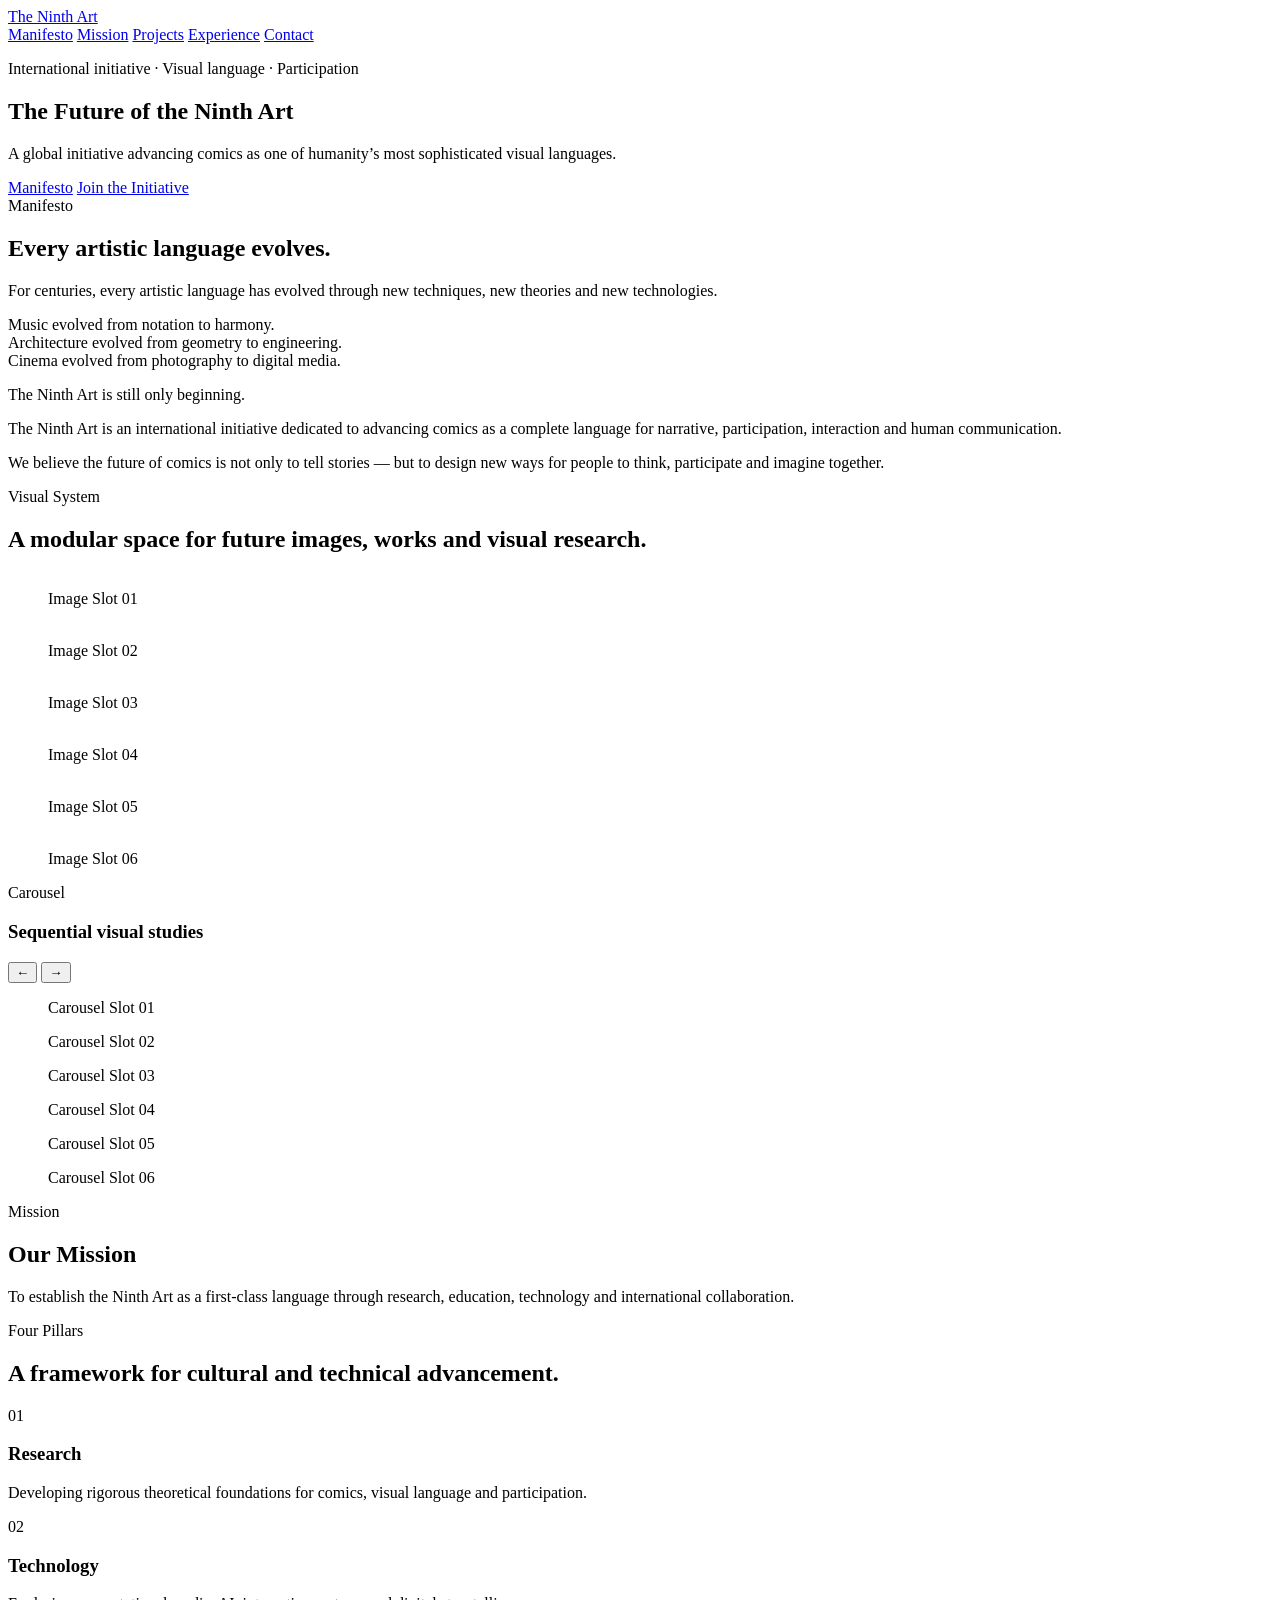
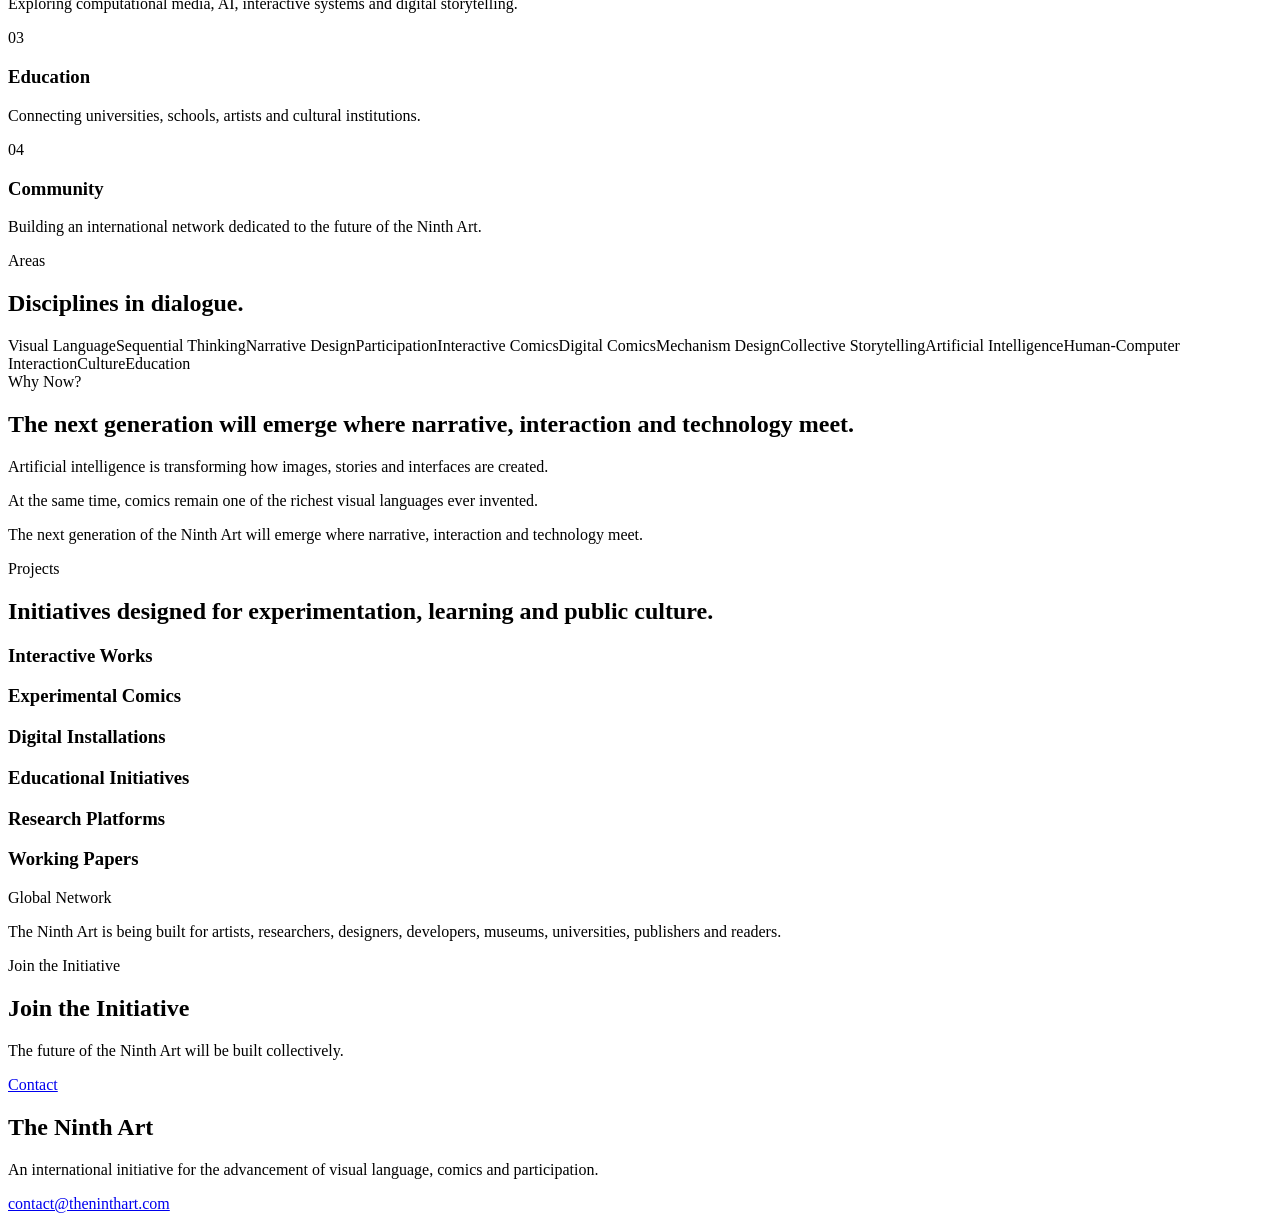
==== commit b092b39c: "Revert "Introduce floating time-guide widget, time-machine image slot, and moduleized scripts/styles" ====
--- a/maquinaDoTempo/index.html
+++ b/maquinaDoTempo/index.html
@@ -16,24 +16,10 @@
     <meta property="og:type" content="website" />
     <meta property="og:url" content="https://theninthart.com/" />
     <link rel="canonical" href="https://theninthart.com/" />
-    <link rel="stylesheet" href="style.css" />
+    <link rel="stylesheet" href="styles.css" />
   </head>
   <body>
-
-    <div class="floating-time-guide-layer" data-floating-time-guide-layer>
-      <button
-        class="floating-time-guide"
-        type="button"
-        data-floating-time-guide
-        aria-label="Ir para a máquina do tempo"
-        aria-pressed="false"
-      >
-        <img src="../imagensPrompt/imagem01.png" alt="" aria-hidden="true" draggable="false" />
-        <span class="sr-only" data-floating-guide-label>Ir para a máquina do tempo</span>
-      </button>
-      <span class="sr-only" data-floating-guide-status aria-live="polite"></span>
-    </div>
-    <header class="site-header" aria-label="Primary navigation" data-floating-guide-exclusion>
+    <header class="site-header" aria-label="Primary navigation">
       <a class="brand" href="#top" aria-label="The Ninth Art home">
         <span class="brand-mark" aria-hidden="true"></span>
         <span>The Ninth Art</span>
@@ -93,28 +79,8 @@
         </div>
 
         <div class="apple-like-grid">
-          <figure
-            class="image-slot visual-slot-large time-machine-main-image"
-            data-image-slot="01"
-            data-time-machine-destination
-          >
-            <picture class="time-machine-main-image__picture">
-              <source media="(max-width: 767px)" srcset="./imagens/imagem018.png" />
-              <img
-                src="./imagens/imagem013.png"
-                width="900"
-                height="626"
-                loading="eager"
-                decoding="async"
-                fetchpriority="high"
-                alt="Máquina do tempo de Hagia e Pio"
-              />
-            </picture>
-            <span
-              class="time-machine-guide-anchor"
-              data-time-machine-guide-anchor
-              aria-hidden="true"
-            ></span>
+          <figure class="image-slot visual-slot-large">
+            <img src="images/imagem013.png" alt="" />
             <figcaption>Image Slot 01</figcaption>
           </figure>
 
@@ -244,6 +210,6 @@
       <a href="mailto:contact@theninthart.com">contact@theninthart.com</a>
     </footer>
 
-    <script type="module" src="script.js"></script>
+    <script src="script.js"></script>
   </body>
 </html>
